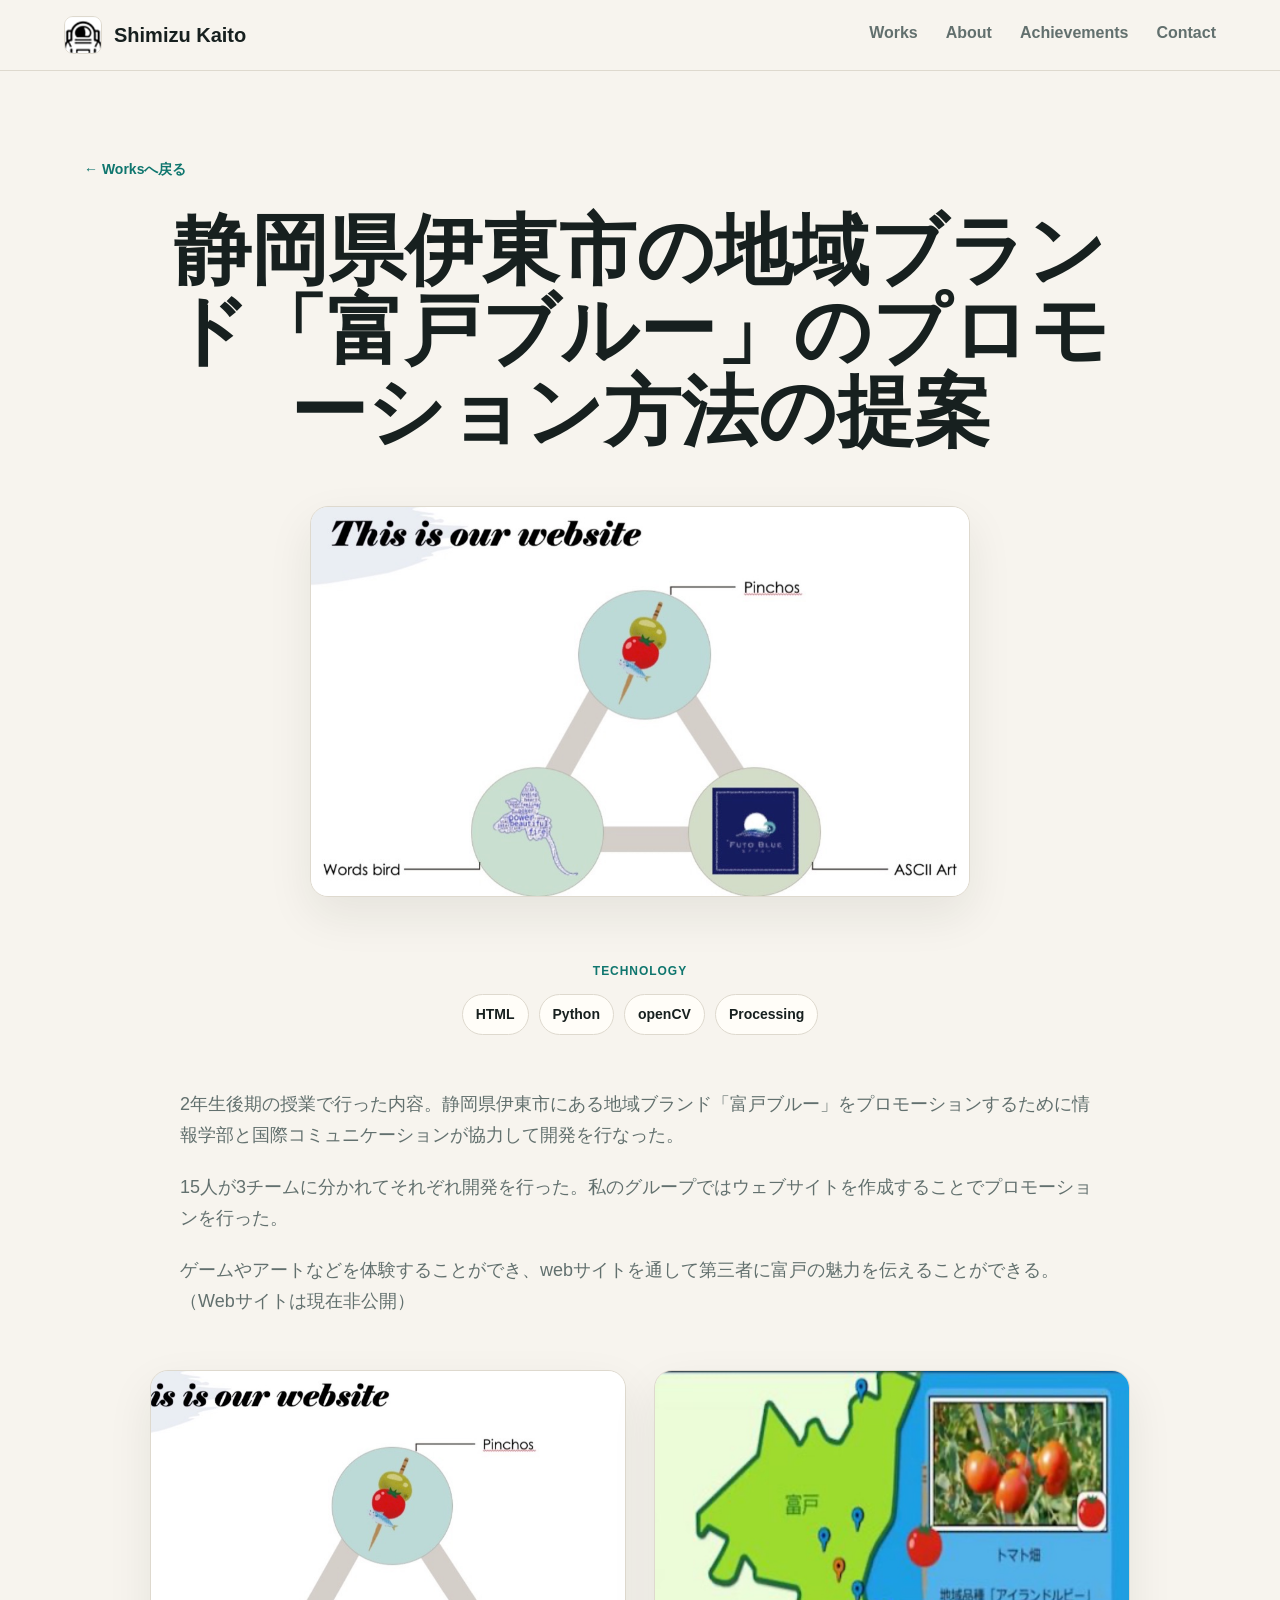
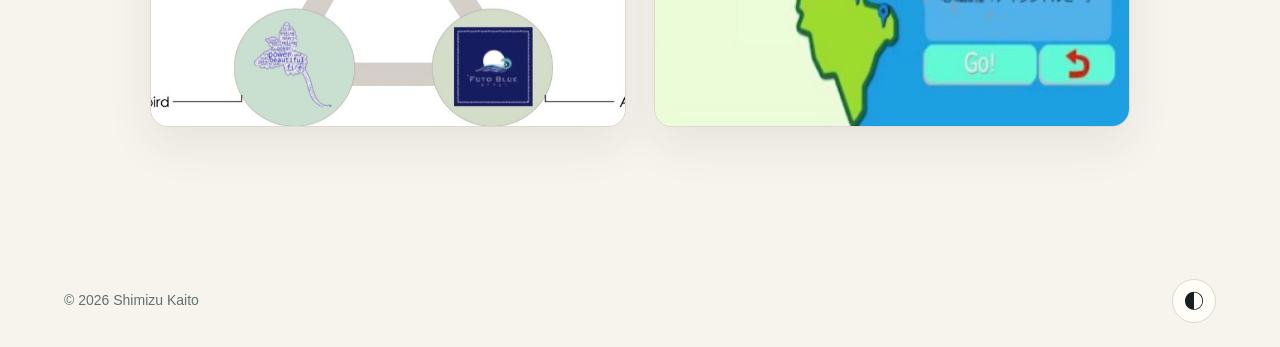
==== works/works-furtoblue.html @ c9bee657 "Initial portfolio site" ====
<!doctype html>
<html lang="ja">
  <head>
    <meta charset="utf-8" />
    <meta name="viewport" content="width=device-width, initial-scale=1" />
    <title>静岡県伊東市の地域ブランド「富戸ブルー」のプロモーション方法の提案 | Shimizu Kaito</title>
    <link rel="stylesheet" href="../styles.css?v=detail-layout-2" />
  </head>
  <body>
    <header class="site-header">
      <a class="brand" href="../index.html#top"><span class="brand-mark"><img src="../assets/astronaut.ico" alt="" /></span><span>Shimizu Kaito</span></a>
      <nav class="nav" aria-label="主要ナビゲーション">
        <a href="../index.html#works">Works</a>
        <a href="../about.html#about">About</a>
        <a href="../about.html#achievements">Achievements</a>
        <a href="../index.html#contact">Contact</a>
      </nav>
    </header>
    <main class="work-detail">
      <a class="back-link" href="../index.html#works">← Worksへ戻る</a>
      <section class="detail-hero">
        <div class="detail-title">
          <h1>静岡県伊東市の地域ブランド「富戸ブルー」のプロモーション方法の提案</h1>
        </div>
        <div class="detail-media">
          <img class="detail-cover" src="../assets/imported/works-furtoblue-1.jpg" alt="静岡県伊東市の地域ブランド「富戸ブルー」のプロモーション方法の提案の代表画像" />
          
        </div>
      </section>
      <section class="detail-stack">
        <div>
          <p class="eyebrow">Technology</p>
          <ul class="tech-list"><li>HTML</li><li>Python</li><li>openCV</li><li>Processing</li></ul>
        </div>
        <div class="detail-description">
          <p>2年生後期の授業で行った内容。静岡県伊東市にある地域ブランド「富戸ブルー」をプロモーションするために情報学部と国際コミュニケーションが協力して開発を行なった。</p>
          <p>15人が3チームに分かれてそれぞれ開発を行った。私のグループではウェブサイトを作成することでプロモーションを行った。</p>
          <p>ゲームやアートなどを体験することができ、webサイトを通して第三者に富戸の魅力を伝えることができる。（Webサイトは現在非公開）</p>
        </div>
        <div class="detail-gallery-shell" aria-label="作品写真">
          <div class="detail-gallery">
            <img src="../assets/imported/works-furtoblue-1.jpg" alt="静岡県伊東市の地域ブランド「富戸ブルー」のプロモーション方法の提案の記録写真" />
            <img src="../assets/imported/works-furtoblue-2.jpg" alt="静岡県伊東市の地域ブランド「富戸ブルー」のプロモーション方法の提案の記録写真" />
          </div>
        </div>
      </section>
    </main>
    <footer class="footer"><span>© 2026 Shimizu Kaito</span><button class="theme-toggle" type="button" aria-label="テーマを切り替える">◐</button></footer>
    <script src="../script.js?v=detail-layout-2"></script>
  </body>
</html>
---- styles.css ----
:root {
  color-scheme: light;
  --bg: #f7f4ee;
  --surface: #fffdf8;
  --surface-strong: #ffffff;
  --text: #17201f;
  --muted: #62706e;
  --line: #ded9ce;
  --accent: #0f766e;
  --accent-dark: #0a514b;
  --coral: #d8614d;
  --blue: #315b8f;
  --amber: #c58a13;
  --shadow: 0 24px 70px rgba(23, 32, 31, 0.12);
}

:root.dark {
  color-scheme: dark;
  --bg: #111615;
  --surface: #19201f;
  --surface-strong: #202927;
  --text: #f3f0e8;
  --muted: #aab6b1;
  --line: #32403d;
  --accent: #55c7b8;
  --accent-dark: #9de0d6;
  --coral: #ef8d78;
  --blue: #8bb7ef;
  --amber: #f5c95b;
  --shadow: 0 24px 70px rgba(0, 0, 0, 0.32);
}

* {
  box-sizing: border-box;
}

html {
  scroll-behavior: smooth;
  scroll-padding-top: 90px;
}

body {
  margin: 0;
  background: var(--bg);
  color: var(--text);
  font-family: -apple-system, BlinkMacSystemFont, "Hiragino Sans", "Yu Gothic", "YuGothic",
    "Segoe UI", sans-serif;
  line-height: 1.7;
}

a {
  color: inherit;
  text-decoration: none;
}

img,
canvas {
  display: block;
  width: 100%;
}

.site-header {
  align-items: center;
  backdrop-filter: blur(20px);
  background: color-mix(in srgb, var(--bg) 86%, transparent);
  border-bottom: 1px solid var(--line);
  display: flex;
  gap: 24px;
  justify-content: space-between;
  left: 0;
  padding: 16px clamp(20px, 5vw, 64px);
  position: sticky;
  right: 0;
  top: 0;
  z-index: 10;
}

.brand,
.nav,
.footer {
  align-items: center;
  display: flex;
}

.brand {
  font-size: 20px;
  font-weight: 800;
  gap: 12px;
  letter-spacing: 0;
  white-space: nowrap;
}

.brand-mark {
  background: var(--surface-strong);
  border: 1px solid var(--line);
  border-radius: 9px;
  display: grid;
  height: 38px;
  overflow: hidden;
  place-items: center;
  width: 38px;
}

.brand-mark img {
  height: 100%;
  object-fit: cover;
  width: 100%;
}

.nav {
  color: var(--muted);
  flex-wrap: wrap;
  font-size: 16px;
  font-weight: 700;
  gap: clamp(12px, 3vw, 28px);
  justify-content: flex-end;
}

.nav a {
  padding-bottom: 4px;
  position: relative;
}

.nav a::after {
  background: currentColor;
  bottom: 0;
  content: "";
  height: 1px;
  left: 0;
  position: absolute;
  transform: scaleX(0);
  transform-origin: left center;
  transition: transform 180ms ease;
  width: 100%;
}

.nav a:hover::after,
.nav a:focus-visible::after {
  transform: scaleX(1);
}

.nav a:hover {
  color: var(--text);
}

main {
  overflow: hidden;
}

.sketch-hero {
  margin: 0 auto;
  max-width: 1440px;
  padding: clamp(22px, 4vw, 46px) clamp(16px, 4vw, 42px) clamp(42px, 7vw, 76px);
}

.sketch-panel {
  background: #111615;
  border: 1px solid var(--line);
  border-radius: 8px;
  box-shadow: var(--shadow);
  min-height: min(680px, calc(100svh - 150px));
  overflow: hidden;
}

.sketch-root {
  background: #111615;
  min-height: min(680px, calc(100svh - 150px));
  position: relative;
}

.sketch-root canvas {
  height: 100% !important;
}

.eyebrow,
.tag {
  color: var(--accent);
  font-size: 12px;
  font-weight: 800;
  letter-spacing: 0.08em;
  margin: 0 0 12px;
  text-transform: uppercase;
}

h1,
h2,
h3,
p {
  margin-top: 0;
}

h1 {
  font-size: clamp(38px, 5.6vw, 78px);
  letter-spacing: 0;
  line-height: 1.05;
  margin-bottom: 24px;
}

h2 {
  font-size: clamp(30px, 4vw, 52px);
  letter-spacing: 0;
  line-height: 1.15;
  margin-bottom: 0;
}

h3 {
  font-size: 21px;
  letter-spacing: 0;
  line-height: 1.35;
  margin-bottom: 12px;
}

.section-heading p,
.about-panel p,
.achievement-list p,
.contact p {
  color: var(--muted);
}

.section {
  margin: 0 auto;
  max-width: 1440px;
  padding: clamp(70px, 9vw, 112px) clamp(16px, 4vw, 42px);
}

.page-section {
  min-height: calc(100svh - 160px);
  padding-top: clamp(56px, 8vw, 96px);
}

.page-section.achievements {
  border-top: 0;
}

.section-heading {
  margin-bottom: 32px;
  max-width: 760px;
}

.works-section {
  padding-top: clamp(30px, 6vw, 72px);
  max-width: 960px;
}

.work-grid {
  display: grid;
  gap: clamp(18px, 2.4vw, 28px);
  grid-template-columns: repeat(3, minmax(0, 1fr));
}

.work-card {
  display: block;
  transition: transform 180ms ease;
  transform-origin: center center;
}

.work-card figure {
  background: var(--surface);
  border: 1px solid var(--line);
  border-radius: 12px;
  box-shadow: 0 18px 46px rgba(23, 32, 31, 0.07);
  margin: 0 0 9px;
  overflow: hidden;
  position: relative;
}

.work-card img {
  aspect-ratio: 1 / 0.78;
  background: var(--surface-strong);
  object-fit: cover;
}

.work-meta {
  align-items: start;
  display: flex;
  gap: 10px;
  justify-content: space-between;
}

.work-meta h3 {
  font-size: clamp(13px, 1.25vw, 16px);
  font-weight: 600;
  margin: 0;
}

.work-card time {
  color: var(--muted);
  display: block;
  font-size: 12px;
  font-weight: 700;
  padding-top: 2px;
  white-space: nowrap;
}

.work-card:hover,
.work-card:focus-visible {
  transform: scale(1.025);
}

.work-card:focus-visible {
  outline: 3px solid var(--accent);
  outline-offset: 6px;
}

.split {
  align-items: start;
  display: grid;
  gap: clamp(28px, 7vw, 80px);
  grid-template-columns: 0.75fr 1.25fr;
}

#about.split {
  grid-template-areas:
    "heading heading"
    "profile body";
  grid-template-columns: minmax(260px, 0.75fr) minmax(0, 1.25fr);
}

#about .section-heading {
  display: contents;
}

#about .section-heading h1 {
  grid-area: heading;
}

#about .profile-card {
  grid-area: profile;
}

#about .about-panel {
  grid-area: body;
}

.about-panel {
  border-top: 1px solid var(--line);
  padding-top: 24px;
}

.profile-card {
  align-items: center;
  display: flex;
  flex-direction: column;
  gap: 6px;
  margin-top: 0;
  text-align: center;
}

.profile-card img {
  aspect-ratio: 1;
  border: 1px solid var(--line);
  border-radius: 999px;
  height: 192px;
  margin-bottom: 8px;
  object-fit: cover;
  width: 192px;
}

.profile-card h3 {
  font-size: 22px;
  margin-bottom: 2px;
}

.profile-card p {
  font-size: 1.5em;
  font-weight: 700;
  margin: 0;
}

.social-links {
  align-items: center;
  display: flex;
  gap: 10px;
}

.profile-card .social-links {
  justify-content: center;
  margin-top: 10px;
}

.social-links a {
  align-items: center;
  border: 1px solid var(--line);
  border-radius: 999px;
  color: var(--text);
  display: inline-flex;
  height: 38px;
  justify-content: center;
  transition: background 180ms ease, border-color 180ms ease, color 180ms ease, transform 180ms ease;
  width: 38px;
}

.social-links a:hover,
.social-links a:focus-visible {
  background: var(--text);
  border-color: var(--text);
  color: var(--bg);
  transform: translateY(-2px);
}

.social-links svg {
  fill: none;
  height: 19px;
  stroke: currentColor;
  stroke-linecap: round;
  stroke-linejoin: round;
  stroke-width: 1.8;
  width: 19px;
}

.social-links .x-icon {
  fill: currentColor;
  stroke: none;
}

.skill-list {
  display: flex;
  flex-wrap: wrap;
  gap: 10px;
  list-style: none;
  margin: 28px 0 0;
  padding: 0;
}

.skill-list li {
  background: var(--surface);
  border: 1px solid var(--line);
  border-radius: 999px;
  font-size: 14px;
  font-weight: 800;
  padding: 8px 13px;
}

.achievements {
  border-top: 1px solid var(--line);
}

.achievement-sections {
  display: grid;
  gap: clamp(28px, 4vw, 42px);
}

.achievement-section h3 {
  font-size: clamp(20px, 2.1vw, 30px);
  margin-bottom: 12px;
}

.achievement-table {
  border-bottom: 2px solid color-mix(in srgb, var(--text) 36%, transparent);
  margin-left: clamp(0px, 3vw, 64px);
}

.achievement-table article {
  border-top: 2px solid color-mix(in srgb, var(--text) 36%, transparent);
  display: grid;
  gap: clamp(13px, 2.2vw, 30px);
  grid-template-columns: 92px minmax(0, 1fr);
  padding: 10px 0;
}

.achievement-table time {
  color: var(--text);
  font-size: clamp(13px, 1.15vw, 17px);
  line-height: 1.3;
  white-space: nowrap;
}

.achievement-table p {
  color: var(--text);
  font-size: clamp(13px, 1.15vw, 17px);
  line-height: 1.38;
  margin-bottom: 0;
}

.achievement-table p + p {
  margin-top: 12px;
}

.contact {
  align-items: center;
  background: var(--surface-strong);
  border-block: 1px solid var(--line);
  display: grid;
  gap: 22px;
  justify-items: center;
  padding: clamp(52px, 8vw, 86px) clamp(20px, 5vw, 64px);
  text-align: center;
}

.contact > div {
  max-width: 760px;
}

.contact h2 {
  margin-bottom: 12px;
}

.contact p {
  margin-bottom: 0;
}

.contact-actions {
  align-items: center;
  display: grid;
  gap: 20px;
  justify-content: center;
  justify-items: center;
}

.mail-link {
  color: var(--text);
  font-size: clamp(18px, 2vw, 24px);
  font-weight: 700;
  line-height: 1.2;
  text-decoration: underline;
  text-decoration-thickness: 1px;
  text-underline-offset: 6px;
}

.mail-link:hover,
.mail-link:focus-visible {
  color: var(--accent);
}

.contact .social-links {
  gap: 18px;
  justify-content: center;
}

.contact .social-links a {
  height: 76px;
  width: 76px;
}

.contact .social-links svg {
  height: 38px;
  stroke-width: 1.45;
  width: 38px;
}

.footer .social-links {
  gap: 14px;
}

.footer .social-links a {
  height: 56px;
  width: 56px;
}

.footer .social-links svg {
  height: 28px;
  width: 28px;
}

.button {
  align-items: center;
  border: 1px solid var(--accent);
  border-radius: 8px;
  display: inline-flex;
  font-weight: 800;
  justify-content: center;
  min-height: 48px;
  padding: 0 18px;
  transition: transform 180ms ease, border-color 180ms ease, background 180ms ease;
}

.button:hover {
  transform: translateY(-2px);
}

.button.primary {
  background: var(--accent);
  color: #ffffff;
}

.work-detail {
  margin: 0 auto;
  max-width: 1240px;
  padding: clamp(44px, 7vw, 84px) clamp(20px, 5vw, 64px) clamp(82px, 10vw, 132px);
}

.back-link {
  color: var(--accent);
  display: inline-block;
  font-size: 14px;
  font-weight: 800;
  margin-bottom: 28px;
}

.detail-hero {
  display: grid;
  gap: clamp(28px, 5vw, 54px);
  grid-template-columns: 1fr;
  margin-bottom: clamp(34px, 6vw, 64px);
}

.detail-title {
  margin: 0 auto;
  max-width: 980px;
  text-align: center;
}

.detail-hero h1 {
  font-size: clamp(42px, 6vw, 86px);
  margin-bottom: 0;
}

.detail-media {
  display: grid;
  gap: clamp(24px, 4vw, 42px);
  margin: 0 auto;
  max-width: 660px;
  width: 100%;
}

.detail-cover,
.detail-gallery img,
.detail-gallery video {
  border-radius: 18px;
  border: 1px solid var(--line);
  box-shadow: 0 18px 46px rgba(23, 32, 31, 0.08);
}

.detail-cover {
  max-height: 72vh;
  object-fit: cover;
}

.detail-stack {
  display: grid;
  gap: clamp(30px, 5vw, 54px);
  justify-items: center;
}

.detail-stack > div:not(.detail-gallery-shell) {
  max-width: 980px;
  width: 100%;
}

.detail-stack .eyebrow {
  text-align: center;
}

.tech-list {
  display: flex;
  flex-wrap: wrap;
  gap: 10px;
  justify-content: center;
  list-style: none;
  margin: 0;
  padding: 0;
}

.tech-list li {
  background: var(--surface);
  border: 1px solid var(--line);
  border-radius: 999px;
  font-size: 14px;
  font-weight: 800;
  padding: 8px 13px;
}

.detail-description {
  max-width: 980px;
  width: 100%;
}

.detail-description p {
  color: var(--muted);
  font-size: 18px;
  margin: 0 auto 1.2em;
  max-width: 920px;
}

.detail-description p:last-child {
  margin-bottom: 0;
}

.detail-video {
  aspect-ratio: 16 / 9;
  background: #111615;
  border-radius: 18px;
  border: 1px solid var(--line);
  box-shadow: 0 18px 46px rgba(23, 32, 31, 0.08);
  overflow: hidden;
  width: 100%;
}

.detail-video iframe {
  border: 0;
  display: block;
  height: 100%;
  width: 100%;
}

.video-fallback {
  color: var(--accent);
  display: inline-flex;
  font-size: 14px;
  font-weight: 800;
  justify-self: center;
  margin-top: -26px;
  text-decoration: underline;
  text-decoration-thickness: 1px;
  text-underline-offset: 4px;
}

.detail-gallery-shell {
  max-width: 980px;
  width: 100%;
}

.detail-gallery {
  display: grid;
  gap: clamp(16px, 2.6vw, 28px);
  grid-template-columns: repeat(2, minmax(0, 1fr));
  width: 100%;
}

.detail-gallery img,
.detail-gallery video {
  aspect-ratio: 4 / 3;
  background: var(--surface);
  object-fit: cover;
  transform-origin: 50% 50%;
  width: 100%;
  animation: slow-photo-rotate 10s ease-in-out infinite alternate;
}

.detail-gallery img:nth-child(2n),
.detail-gallery video:nth-child(2n) {
  animation-delay: -3s;
}

.detail-gallery img:nth-child(3n),
.detail-gallery video:nth-child(3n) {
  animation-delay: -6s;
}

@keyframes slow-photo-rotate {
  from {
    transform: rotate(-1.15deg);
  }

  to {
    transform: rotate(1.15deg);
  }
}

.footer {
  color: var(--muted);
  font-size: 14px;
  justify-content: space-between;
  padding: 24px clamp(20px, 5vw, 64px);
}

.theme-toggle {
  background: var(--surface);
  border: 1px solid var(--line);
  border-radius: 999px;
  color: var(--text);
  cursor: pointer;
  font-size: 20px;
  height: 44px;
  width: 44px;
}

@media (max-width: 980px) {
  .split,
  .detail-hero {
    grid-template-columns: 1fr;
  }

  #about.split {
    grid-template-areas:
      "heading"
      "profile"
      "body";
    grid-template-columns: 1fr;
  }

  .sketch-root {
    min-height: 430px;
  }

  .work-grid {
    grid-template-columns: repeat(2, minmax(0, 1fr));
  }
}

@media (max-width: 720px) {
  .site-header {
    align-items: flex-start;
    flex-direction: column;
  }

  .nav {
    justify-content: flex-start;
  }

  .work-grid {
    grid-template-columns: 1fr;
  }

  .work-meta {
    align-items: start;
    flex-direction: column;
    gap: 4px;
  }

  .achievement-table {
    margin-left: 0;
  }

  .achievement-table article {
    gap: 8px;
    grid-template-columns: 1fr;
  }

  .detail-gallery {
    grid-template-columns: 1fr;
  }
}

@media (max-width: 520px) {
  .brand,
  .button {
    width: 100%;
  }

  .nav {
    width: 100%;
  }

  h1 {
    font-size: 40px;
  }
}
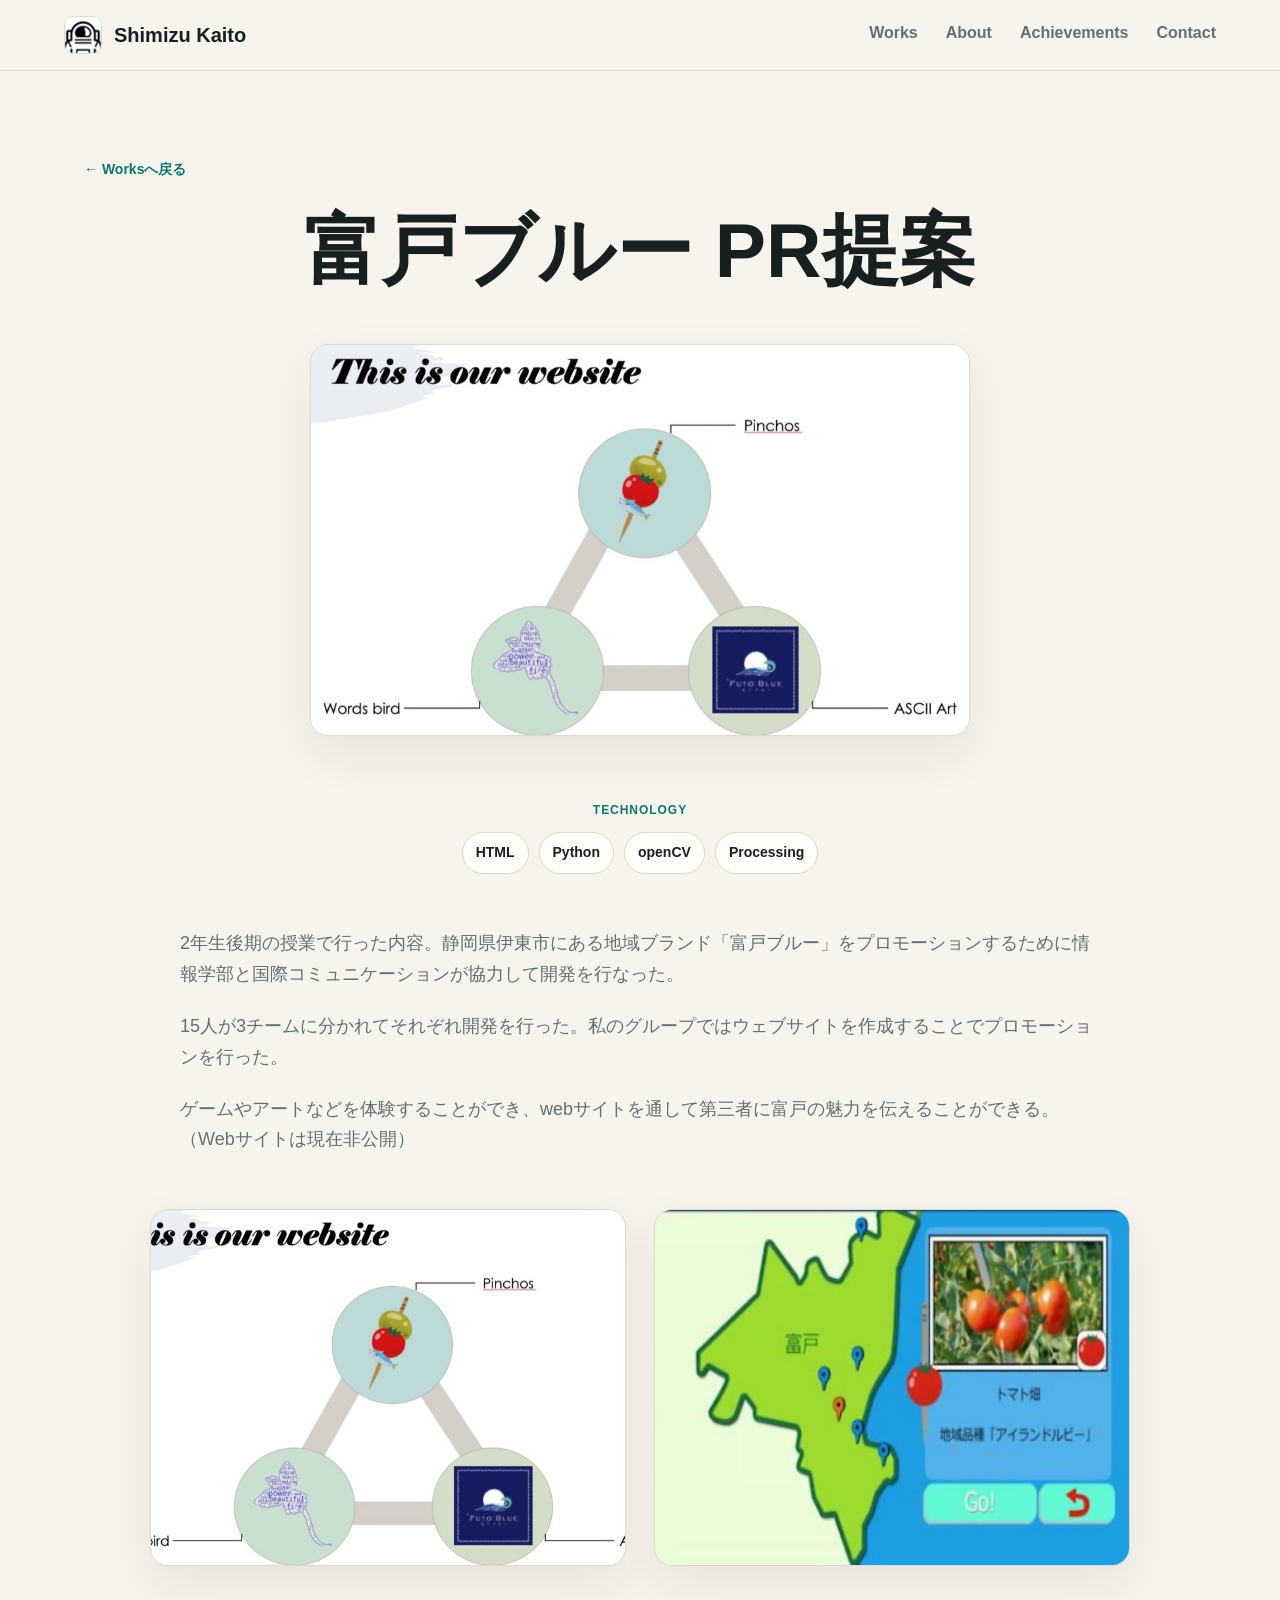
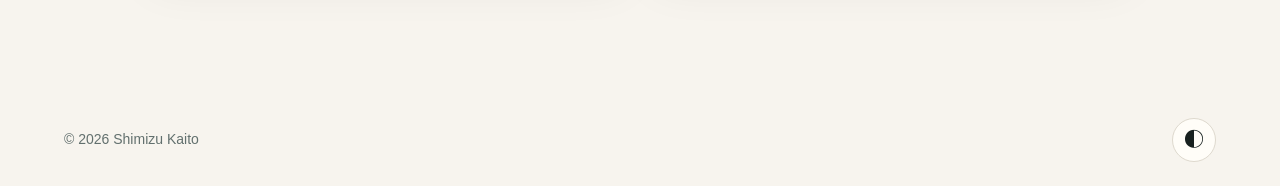
==== commit af4d7bd1: "Update contact and Futo Blue copy" ====
--- a/works/works-furtoblue.html
+++ b/works/works-furtoblue.html
@@ -3,7 +3,7 @@
   <head>
     <meta charset="utf-8" />
     <meta name="viewport" content="width=device-width, initial-scale=1" />
-    <title>静岡県伊東市の地域ブランド「富戸ブルー」のプロモーション方法の提案 | Shimizu Kaito</title>
+    <title>富戸ブルー PR提案 | Shimizu Kaito</title>
     <link rel="stylesheet" href="../styles.css?v=detail-layout-2" />
   </head>
   <body>
@@ -20,10 +20,10 @@
       <a class="back-link" href="../index.html#works">← Worksへ戻る</a>
       <section class="detail-hero">
         <div class="detail-title">
-          <h1>静岡県伊東市の地域ブランド「富戸ブルー」のプロモーション方法の提案</h1>
+          <h1>富戸ブルー PR提案</h1>
         </div>
         <div class="detail-media">
-          <img class="detail-cover" src="../assets/imported/works-furtoblue-1.jpg" alt="静岡県伊東市の地域ブランド「富戸ブルー」のプロモーション方法の提案の代表画像" />
+          <img class="detail-cover" src="../assets/imported/works-furtoblue-1.jpg" alt="富戸ブルー PR提案の代表画像" />
           
         </div>
       </section>
@@ -39,8 +39,8 @@
         </div>
         <div class="detail-gallery-shell" aria-label="作品写真">
           <div class="detail-gallery">
-            <img src="../assets/imported/works-furtoblue-1.jpg" alt="静岡県伊東市の地域ブランド「富戸ブルー」のプロモーション方法の提案の記録写真" />
-            <img src="../assets/imported/works-furtoblue-2.jpg" alt="静岡県伊東市の地域ブランド「富戸ブルー」のプロモーション方法の提案の記録写真" />
+            <img src="../assets/imported/works-furtoblue-1.jpg" alt="富戸ブルー PR提案の記録写真" />
+            <img src="../assets/imported/works-furtoblue-2.jpg" alt="富戸ブルー PR提案の記録写真" />
           </div>
         </div>
       </section>
